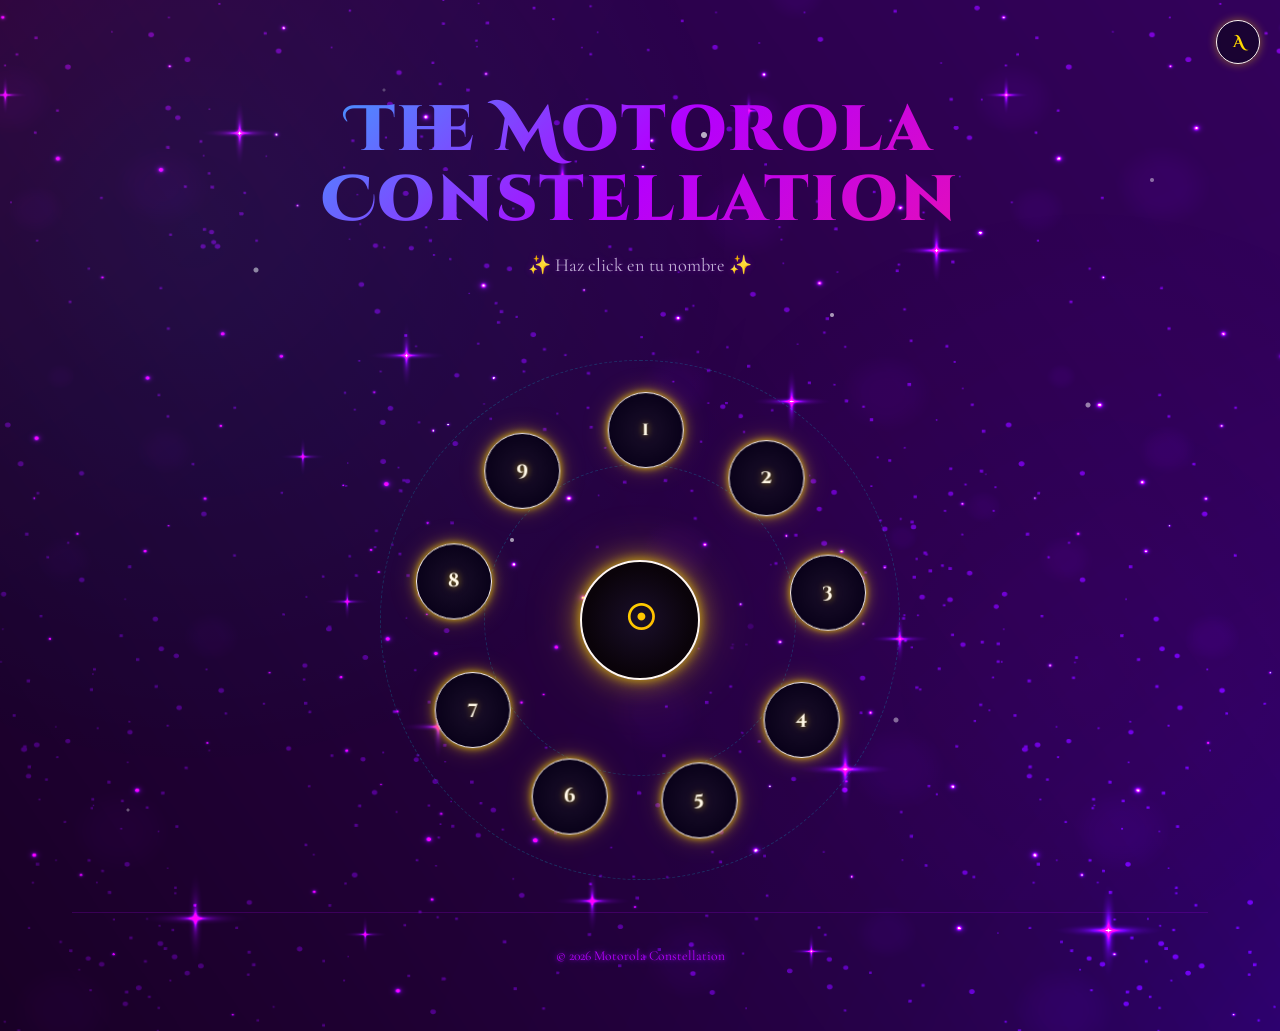
==== index.html @ 61029837 "Initial commit: Motorola Constellation cosmic landing page 9-section orbital ring UI: clickable gold" ====
<!DOCTYPE html>
<html lang="es">
  <head>
    <meta charset="UTF-8" />
    <meta name="viewport" content="width=device-width, initial-scale=1.0"/>
    <title>The Motorola Constellation</title>
    <link rel="preconnect" href="https://fonts.googleapis.com">
    <link rel="preconnect" href="https://fonts.gstatic.com" crossorigin>
    <link href="https://fonts.googleapis.com/css2?family=Cinzel+Decorative:wght@400;700;900&display=swap" rel="stylesheet">
    <link href="https://fonts.googleapis.com/css2?family=Cormorant+Garamond:ital,wght@0,300..700;1,300..700&display=swap" rel="stylesheet">
    <link rel="stylesheet" href="css/style.css" />
  </head>
<body>
  <div class="nebula"></div>

  <div class="container">
    <!-- Header -->
    <header class="site-header">
      <h1>The Motorola Constellation</h1>
      <p class="subtitle neon-cyan">✨ Haz click en tu nombre ✨</p>
    </header>

    <!-- Astral Ring: 9 orbiting buttons -->
    <div class="astral-ring" id="astral-ring">
      <div class="ring-orbit-line"></div>
      <div class="ring-orbit-line"></div>

      <!-- Central hub -->
      <div class="ring-hub">
      <span class="logo">☉</span>
    </div>

    <!-- Cosmic thank-you modal (opened by the central sun) -->
    <div class="cosmic-popup" id="cosmic-popup" role="dialog" aria-hidden="true" aria-labelledby="popup-title">
      <div class="cosmic-popup__backdrop"></div>
      <div class="cosmic-popup__card">
        <button class="cosmic-popup__close" aria-label="Cerrar">✕</button>
        <h2 class="neon-cyan" id="popup-title">Hola team</h2>
        <p class="cosmic-popup__para">Ya de vuelta y procesando todo lo vivido estos días, quise tomarme un momento para agradecerles la buena onda y la disposición tan linda que tuvieron. Me encantó la agenda y como profesional siento que hay un antes y un después de este viaje, regresé con un aprendizaje enorme, con la vara muy alta, con una admiración profunda por este equipo y con las ganas de regresar a BA, always.</p>
        <p class="cosmic-popup__para">Como soy de las que cree que las personas con las que hacemos sinergia dejan una huella clara, quise agradecerles de una forma que se parezca a cómo les recuerdo: cada uno con una energía distinta, pero formando parte de la misma constelación.</p>
        <p class="cosmic-popup__para">Nos seguimos leyendo y construyendo a la distancia.</p>
        <p class="cosmic-popup__para">¡Un abrazo enorme! Gracias, gracias, gracias. ✨</p>
      </div>
    </div>

      <!-- Orbit nodes (9 sections) -->
      <div class="orbit-node">
        <div class="node-inner"><a href="#" class="node-label neon-cyan">1</a></div>
      </div>
      <div class="orbit-node">
        <div class="node-inner"><a href="#" class="node-label neon-purple">2</a></div>
      </div>
      <div class="orbit-node">
        <div class="node-inner"><a href="#" class="node-label neon-magenta">3</a></div>
      </div>
      <div class="orbit-node">
        <div class="node-inner"><a href="#" class="node-label neon-cyan">4</a></div>
      </div>
      <div class="orbit-node">
        <div class="node-inner"><a href="#" class="node-label neon-pink">5</a></div>
      </div>
      <div class="orbit-node">
        <div class="node-inner"><a href="#" class="node-label neon-magenta">6</a></div>
      </div>
      <div class="orbit-node">
        <div class="node-inner"><a href="#" class="node-label neon-purple">7</a></div>
      </div>
      <div class="orbit-node">
        <div class="node-inner"><a href="#" class="node-label neon-cyan">8</a></div>
      </div>
      <div class="orbit-node">
        <div class="node-inner"><a href="#" class="node-label neon-pink">9</a></div>
      </div>
    </div>

    <footer class="site-footer">
      <span class="neon-purple">© 2026 Motorola Constellation</span>
    </footer>
  </div>

  <script src="js/main.js"></script>
</body>
</html>
---- css/style.css ----
/* ==========================================
   MOTOROLA CONSTELLATION - Cosmic Neon Theme
   ========================================== */

:root {
  --neon-cyan: #00f3ff;
  --neon-purple: #b300ff;
  --neon-magenta: #ff1493;
  --neon-pink: #ff6ec7;
  --neon-gold: #ffd700;
  --neon-white: #fff7f0;
  --star-white: #ffffff;
  --deep-space: #0a0a1a;
  --cosmic-blue: #0f0a33;
  --nebula-purple: #2a0a4a;
  --glow-radius: 12px;
  --gold-glow: rgba(255, 215, 0, .7);
  --gold-soft: rgba(255, 215, 0, .45);
  --gold-deep: rgba(255, 215, 0, .22);
}

/* ---- Global reset & base ---- */
*,
*::before,
*::after {
  box-sizing: border-box;
  margin: 0;
  padding: 0;
}

html {
  scroll-behavior: smooth;
  font-size: 16px;
}

body {
  min-height: 100vh;
  font-family: 'Cormorant Garamond', Georgia, 'Times New Roman', serif;
  font-size: 1.125rem; /* 18px @ 16px root — legible para presbicia */
  line-height: 1.65;
  background: url('../assets/BG-The-Motorola-Constellation.webp') center/cover no-repeat;
  color: #f0f0ff;
  overflow-x: hidden;
  position: relative;
}

/* Headings & decorative type → Cinzel Decorative (epic cosmic feel) */
h1, h2, h3, .logo,
.site-header h1, .wallpaper-title,
.cosmic-popup__card h2 {
   font-family: 'Cinzel Decorative', 'Segoe UI', sans-serif;
  font-weight: 900;
}

/* =====================================================
   ACCESIBILIDAD — texto grande (presbicia)
   ===================================================== */
/* Activo sobre <html>: escala TODOS los textos rem (títulos, párrafos,
   números orbitales) manteniendo las proporciones. */
html.big-text {
  font-size: 1.3125rem; /* ~21px → todo crece ~1.31x (presbicia) */
}

/* Botón flotante de alternancia de texto grande */
.a11y-toggle {
  position: fixed;
  top: 1.25rem;
  right: 1.25rem;
  z-index: 3000;
  width: 44px;
  height: 44px;
  border-radius: 50%;
  background: rgba(10, 5, 25, .6);
  border: 1.5px solid var(--neon-white);
  color: var(--neon-gold);
  font-family: 'Cinzel Decorative', 'Segoe UI', sans-serif;
  font-size: 1rem;
  font-weight: 700;
  cursor: pointer;
  display: flex;
  align-items: center;
  justify-content: center;
  transition: all .25s ease;
  backdrop-filter: blur(2px);
  box-shadow: 0 0 10px rgba(255, 215, 0, .45);
}

.a11y-toggle:hover {
  background: rgba(255, 215, 0, .15);
  box-shadow:
    0 0 14px var(--gold-glow),
    0 0 28px var(--gold-soft);
  transform: scale(1.14);
}

.a11y-toggle.active {
  background: rgba(255, 215, 0, .28);
  box-shadow:
    0 0 16px var(--gold-glow),
    0 0 32px var(--gold-soft),
    0 0 56px var(--gold-deep);
}

/* ---- Starfield (pure CSS) ---- */
body::before {
  content: "";
  position: fixed;
  inset: 0;
  background-image:
    radial-gradient(2px at 20% 30%, rgba(255,255,255,.6) 2px, transparent 3px),
    radial-gradient(2px at 70% 80%, rgba(255,255,255,.5) 2px, transparent 3px),
    radial-gradient(1.5px at 40% 60%, rgba(255,255,255,.7) 1.5px, transparent 2.5px),
    radial-gradient(1px at 10% 90%, rgba(255,255,255,.4) 1px, transparent 2px),
    radial-gradient(1.5px at 90% 20%, rgba(255,255,255,.5) 1.5px, transparent 2.5px),
    radial-gradient(2.5px at 55% 15%, rgba(255,255,255,.8) 2.5px, transparent 3.5px),
    radial-gradient(1px at 30% 10%, rgba(255,255,255,.3) 1px, transparent 2px),
    radial-gradient(2px at 85% 45%, rgba(255,255,255,.6) 2px, transparent 3px),
    radial-gradient(1.5px at 65% 35%, rgba(255,255,255,.7) 1.5px, transparent 2.5px),
    radial-gradient(1px at 50% 50%, rgba(255,255,255,.9) 1px, transparent 2px);
  pointer-events: none;
  z-index: 0;
  opacity: 0.85;
}

/* ---- Nebula / cosmic gradient overlays ---- */
.nebula {
  position: fixed;
  inset: 0;
  pointer-events: none;
  z-index: 0;
  background:
    radial-gradient(circle at 15% 25%, rgba(0, 243, 255, .08) 0%, transparent 45%),
    radial-gradient(circle at 85% 75%, rgba(179, 0, 255, .06) 0%, transparent 40%);
  opacity: 0.75;
  animation: nebulaDrift 35s ease-in-out infinite;
}

@keyframes nebulaDrift {
  0%, 100% { transform: translate(0, 0) scale(1); opacity: .7; }
  33% { transform: translate(2%, -1%) scale(1.03); opacity: .78; }
  66% { transform: translate(-1%, 2%) scale(0.98); opacity: .72; }
}

/* =====================================================
   COMMON - Neon utility classes
   ===================================================== */
.neon-cyan {
  color: var(--neon-cyan);
  text-shadow:
    0 0 4px rgba(0, 243, 255, .7),
    0 0 8px rgba(0, 243, 255, .5),
    0 0 16px rgba(0, 243, 255, .3);
}

.neon-purple {
  color: var(--neon-purple);
  text-shadow:
    0 0 4px rgba(179, 0, 255, .7),
    0 0 8px rgba(179, 0, 255, .5),
    0 0 16px rgba(179, 0, 255, .3);
}

.neon-magenta {
  color: var(--neon-magenta);
  text-shadow:
    0 0 4px rgba(255, 20, 147, .7),
    0 0 8px rgba(255, 20, 147, .5),
    0 0 16px rgba(255, 20, 147, .3);
}

.glow-cyan {
  box-shadow:
    0 0 8px rgba(0, 243, 255, .6),
    0 0 16px rgba(0, 243, 255, .4),
    0 0 28px rgba(0, 243, 255, .25),
    0 0 48px rgba(0, 243, 255, .15);
}

.glow-purple {
  box-shadow:
    0 0 10px rgba(179, 0, 255, .6),
    0 0 20px rgba(179, 0, 255, .4),
    0 0 32px rgba(179, 0, 255, .25);
}

.glow-magenta {
  box-shadow:
    0 0 8px rgba(255, 20, 147, .6),
    0 0 16px rgba(255, 20, 147, .4),
    0 0 28px rgba(255, 20, 147, .25);
}

.container {
  position: relative;
  z-index: 1;
  max-width: 1200px;
  margin: 0 auto;
  padding: 2rem;
}

/* =====================================================
   HEADER / HOME
   ===================================================== */
.site-header {
  text-align: center;
  padding: 4rem 1rem 2rem;
}

.site-header h1 {
  font-size: clamp(2.2rem, 6vw, 4rem);
  font-weight: 800;
  background: linear-gradient(135deg, var(--neon-cyan), var(--neon-purple), var(--neon-magenta));
  background-clip: text;
  -webkit-background-clip: text;
  color: transparent;
  letter-spacing: .04em;
  line-height: 1.1;
}

.site-header .subtitle {
  margin-top: .8rem;
  font-size: 1.15rem;
  color: #c2b2d6;
  text-shadow: 0 0 6px rgba(179, 0, 255, .4);
}

/* =====================================================
   ASTRAL RING - Orbiting buttons
   ===================================================== */
.astral-ring {
  position: relative;
  width: min(90vmin, 520px);
  height: min(90vmin, 520px);
  margin: 3rem auto 1.5rem;
}

/* Center hub */
.ring-hub {
  position: absolute;
  left: 50%;
  top: 50%;
  width: 120px;
  height: 120px;
  margin: -60px 0 0 -60px;
  border-radius: 50%;
  display: flex;
  align-items: center;
  justify-content: center;
  background: radial-gradient(circle, #1a0f2a 0%, #0a030a 65%);
  border: 2px solid var(--neon-white);
  box-shadow:
    0 0 12px var(--gold-glow),
    0 0 28px var(--gold-soft),
    0 0 60px var(--gold-deep);
  z-index: 5;
  animation: pulseHub 4s ease-in-out infinite;
  transition: transform .3s ease, box-shadow .3s ease;
}

.ring-hub:hover {
  transform: scale(1.08) rotate(2deg);
  box-shadow:
    0 0 20px var(--gold-glow),
    0 0 40px var(--gold-soft),
    0 0 80px var(--gold-deep),
    0 0 120px rgba(255, 215, 0, .18);
}

.ring-hub .logo {
  font-size: 2.2rem;
  font-weight: 900;
  background: linear-gradient(135deg, var(--neon-gold), #ffb300);
  -webkit-background-clip: text;
  -webkit-text-fill-color: transparent;
  background-clip: text;
  text-shadow: none;
}

@keyframes pulseHub {
  0%, 100% { box-shadow: 0 0 12px var(--gold-glow), 0 0 28px var(--gold-soft), 0 0 60px var(--gold-deep); }
  50% { box-shadow: 0 0 18px var(--gold-glow), 0 0 36px var(--gold-soft), 0 0 72px rgba(255, 215, 0, .28), 0 0 120px var(--gold-deep); }
}

/* Orbit path ring (decorative) */
.ring-orbit-line {
  position: absolute;
  left: 50%;
  top: 50%;
  width: 100%;
  height: 100%;
  margin: -50% 0 0 -50%;
  border-radius: 50%;
  border: 1px dashed rgba(0, 243, 255, .18);
  z-index: 1;
}

.ring-orbit-line:nth-child(2) {
  width: 60%;
  height: 60%;
  margin: -30% 0 0 -30%;
  animation: rotateLine 30s linear infinite;
}
.ring-orbit-line:nth-child(3) {
  width: 28%;
  height: 28%;
  margin: -14% 0 0 -14%;
  animation: rotateLine 20s linear infinite-reverse;
}

@keyframes rotateLine {
  from { transform: rotate(0deg); }
  to { transform: rotate(360deg); }
}

/* Orbit nodes */
.orbit-node {
  position: absolute;
  left: 50%;
  top: 50%;
  width: 76px;
  height: 76px;
  margin: -38px 0 0 -38px;
  z-index: 3;
  cursor: pointer;
  /* position applied by JS via translate() so text stays upright */
}

.orbit-node .node-inner {
  position: static;
  display: flex;
  align-items: center;
  justify-content: center;
  width: 100%;
  height: 100%;
  transform: none;
}

/* Inner label (upright) → golden constellation circles */
.orbit-node .node-label {
  display: flex;
  align-items: center;
  justify-content: center;
  width: 76px;
  height: 76px;
  border-radius: 50%;
  font-family: 'Cinzel Decorative', 'Segoe UI', sans-serif;
  background: radial-gradient(circle, #1a0f2a 0%, #0a021a 70%);
  border: 1.5px solid var(--neon-white);
  color: #fff7e6;
  font-size: 1.2rem;
  font-weight: 700;
  text-decoration: none;
  letter-spacing: .03em;
  text-shadow:
    0 0 6px var(--gold-soft),
    0 0 12px rgba(255, 215, 0, .25);
  box-shadow:
    0 0 6px var(--gold-glow),
    0 0 14px var(--gold-soft),
    0 0 28px var(--gold-deep);
  transition: all .3s ease;
  will-change: transform, box-shadow, border-color;
  position: relative;
  overflow: visible;
}

/* Soft golden blur halo that blooms on hover */
.orbit-node .node-label::after {
  content: "";
  position: absolute;
  inset: -10px;
  border-radius: 50%;
  background: radial-gradient(circle, rgba(255, 215, 0, .22) 0%, transparent 55%);
  opacity: 0;
  filter: blur(7px);
  transform: scale(.65);
  transition: opacity .35s ease, transform .45s ease;
  pointer-events: none;
}

.orbit-node .node-label:hover {
  transform: scale(1.18) translateZ(0);
  border-color: var(--neon-gold);
  box-shadow:
    0 0 12px var(--gold-glow),
    0 0 24px var(--gold-soft),
    0 0 48px var(--gold-deep),
    0 0 80px rgba(255, 215, 0, .35);
  color: var(--neon-gold);
  text-shadow:
    0 0 10px var(--gold-glow),
    0 0 22px var(--gold-soft);
}

.orbit-node .node-label:hover::after {
  opacity: 1;
  transform: scale(1.35);
}

/* Hover ripple on entire ring */
.ring-orbit-line:hover { opacity: .6; }

/* =====================================================
   WALLPAPER PAGE
   ===================================================== */
.wallpaper-hero {
  min-height: 100vh;
  display: flex;
  flex-direction: column;
  align-items: center;
  justify-content: center;
  padding: 2rem;
}

.wallpaper-frame {
  position: relative;
  width: min(95vmin, 1100px);
  border-radius: 16px;
  overflow: hidden;
  border: 2px solid var(--neon-purple);
  box-shadow:
    0 0 20px rgba(179, 0, 255, .45),
    0 0 40px rgba(0, 243, 255, .2),
    0 0 72px rgba(179, 0, 255, .12);
  background: #0c0718;
  margin-bottom: 1.5rem;
}

.wallpaper-frame::before {
  content: "";
  position: absolute;
  inset: 0;
  background:
    radial-gradient(circle at 30% 40%, rgba(0, 243, 255, .05) 0%, transparent 45%),
    radial-gradient(circle at 70% 60%, rgba(255, 20, 147, .05) 0%, transparent 40%);
  z-index: 2;
  pointer-events: none;
}

.wallpaper-image {
  width: 100%;
  height: auto;
  display: block;
  object-fit: cover;
  opacity: 0;
  transition: opacity .4s ease;
}

.wallpaper-title {
  font-size: clamp(1.5rem, 4vw, 2.6rem);
  font-weight: 800;
  text-align: center;
  margin-bottom: .5rem;
  background: linear-gradient(135deg, var(--neon-cyan), var(--neon-magenta));
  -webkit-background-clip: text;
  -webkit-text-fill-color: transparent;
  background-clip: text;
}

.wallpaper-meta {
  color: #c2b2d6;
  font-size: .95rem;
  text-align: center;
  margin-bottom: 1.5rem;
}

/* Action buttons */
.wallpaper-actions {
  display: flex;
  flex-wrap: wrap;
  gap: 1rem;
  justify-content: center;
  margin-bottom: 1rem;
}

.btn {
  display: inline-flex;
  align-items: center;
  gap: .6rem;
  padding: .8rem 1.6rem;
  border-radius: 50px;
  font-size: 1rem;
  font-weight: 600;
  text-decoration: none;
  border: 2px solid transparent;
  cursor: pointer;
  transition: all .25s ease;
  letter-spacing: .02em;
}

.btn-primary {
  background: linear-gradient(135deg, var(--neon-cyan), var(--neon-magenta));
  color: #0a0a1a;
  border-color: transparent;
  box-shadow:
    0 0 10px rgba(0, 243, 255, .6),
    0 0 20px rgba(255, 20, 147, .35);
}

.btn-primary:hover {
  transform: translateY(-3px) scale(1.05);
  box-shadow:
    0 0 16px rgba(0, 243, 255, .85),
    0 0 32px rgba(255, 20, 147, .55),
    0 0 56px rgba(0, 243, 255, .3);
  color: #fff;
}

.btn-outline {
  background: transparent;
  color: #e0e0ff;
  border-color: var(--neon-purple);
  box-shadow: 0 0 8px rgba(179, 0, 255, .4);
}

.btn-outline:hover {
  transform: translateY(-3px);
  background: rgba(179, 0, 255, .1);
  border-color: var(--neon-cyan);
  color: var(--neon-cyan);
  box-shadow:
    0 0 12px rgba(179, 0, 255, .6),
    0 0 24px rgba(0, 243, 255, .3);
}

/* Back link */
.back-link {
  display: inline-flex;
  align-items: center;
  gap: .5rem;
  color: #c2b2d6;
  text-decoration: none;
  font-size: .95rem;
  border: 1px solid rgba(179, 0, 255, .4);
  padding: .5rem 1.1rem;
  border-radius: 30px;
  transition: all .2s ease;
}

.back-link:hover {
  color: var(--neon-cyan);
  border-color: var(--neon-cyan);
  box-shadow: 0 0 12px rgba(0, 243, 255, .4);
}

/* Footer */
.site-footer {
  text-align: center;
  padding: 2rem 1rem;
  color: #8a7ab6;
  font-size: .85rem;
  border-top: 1px solid rgba(179, 0, 255, .2);
  margin-top: 2rem;
}

/* =====================================================
   COSMIC THANK-YOU POPUP (modal)
   ===================================================== */
.cosmic-popup {
  position: fixed;
  inset: 0;
  z-index: 2000;
  display: none;
  align-items: center;
  justify-content: center;
  padding: 2rem 1.5rem;
}

.cosmic-popup.is-open {
  display: flex;
}

.cosmic-popup__backdrop {
  position: absolute;
  inset: 0;
  background: rgba(8, 3, 17, .82);
  backdrop-filter: blur(3px);
  z-index: 1;
}

.cosmic-popup__card {
  position: relative;
  background: radial-gradient(ellipse at center, #170a38 0%, #0a0215 75%);
  border: 1px solid var(--neon-white);
  border-radius: 16px;
  max-width: 640px;
  width: 100%;
  padding: 2.2rem 1.8rem 2.6rem;
  box-shadow:
    0 0 18px var(--gold-glow),
    0 0 38px var(--gold-soft),
    0 0 72px var(--gold-deep);
  z-index: 2;
  animation: popupIn .45s cubic-bezier(.2, .8, .2, 1);
  overflow-y: auto;
  max-height: 82vh;
}

@keyframes popupIn {
  0% { opacity: 0; transform: scale(.82) translateY(22px); }
  100% { opacity: 1; transform: scale(1) translateY(0); }
}

.cosmic-popup__close {
  position: absolute;
  top: .8rem;
  right: 1rem;
  background: transparent;
  border: none;
  color: var(--neon-cyan);
  font-size: 1.7rem;
  line-height: 1;
  cursor: pointer;
  text-shadow: 0 0 8px rgba(0, 243, 255, .7);
  transition: all .2s ease;
}

.cosmic-popup__close:hover {
  color: var(--neon-magenta);
  text-shadow: 0 0 12px rgba(255, 20, 147, .9);
  transform: scale(1.15);
}

.cosmic-popup__card h2 {
  text-align: center;
  margin-bottom: 1.3rem;
  font-size: 1.9rem;
}

.cosmic-popup__para {
  color: #e2d9f3;
  font-size: 1.25rem; /* 20px — legible para presbicia */
  line-height: 1.7;
  text-align: center;
  margin-bottom: 1rem;
}

@media (max-width: 600px) {
  .cosmic-popup__card { padding: 1.6rem 1.1rem 2rem; }
  .cosmic-popup__card h2 { font-size: 1.6rem; }
  .cosmic-popup__para { font-size: 1.1rem; }
}

/* ---- Responsive tweaks ---- */
@media (max-width: 600px) {
  .astral-ring { width: min(95vmin, 340px); height: min(95vmin, 340px); }
  .orbit-node { width: 62px; height: 62px; margin: -31px 0 0 -31px; }
  .orbit-node .node-label { width: 62px; height: 62px; font-size: .9rem; }
  .ring-hub { width: 94px; height: 94px; margin: -47px 0 0 -47px; }
  .wallpaper-actions { flex-direction: column; align-items: stretch; }
}

/* ---- Loading spinner (neon) ---- */
.spinner {
  width: 44px;
  height: 44px;
  border: 3px solid rgba(255, 255, 255, .15);
  border-top-color: var(--neon-cyan);
  border-right-color: var(--neon-magenta);
  border-radius: 50%;
  animation: spin 1.2s linear infinite;
  margin: 0 auto;
}

@keyframes spin {
  to { transform: rotate(360deg); }
}
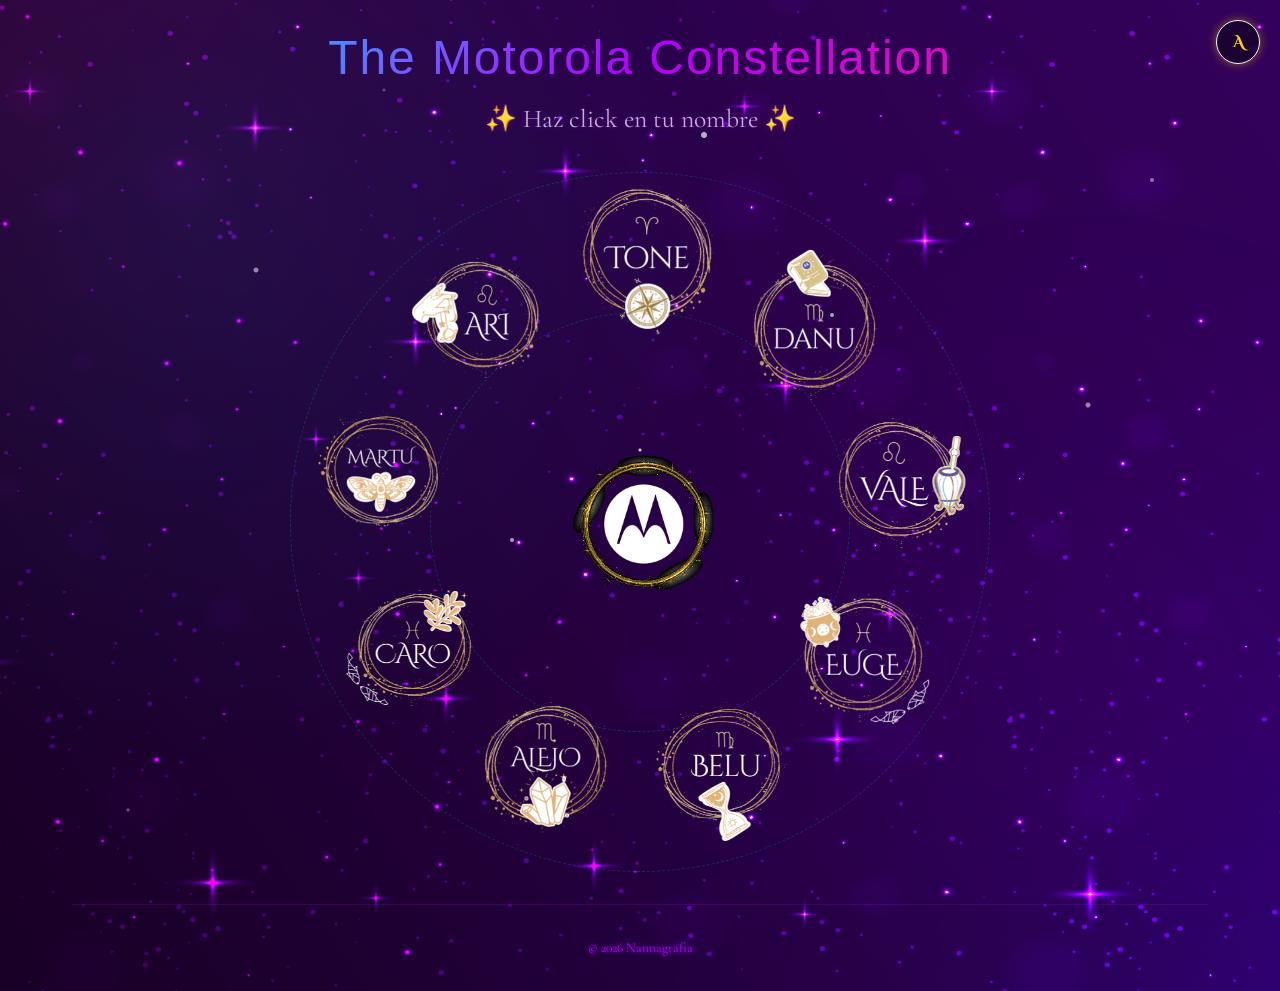
==== commit 927b5064: "Sun same size as buttons; remove golden hover halos; wider orbital spacing; cursor sparkle" ====
--- a/index.html
+++ b/index.html
@@ -25,10 +25,10 @@
       <div class="ring-orbit-line"></div>
       <div class="ring-orbit-line"></div>
 
-      <!-- Central hub -->
+      <!-- Central sun: Motorola logo -->
       <div class="ring-hub">
-      <span class="logo">☉</span>
-    </div>
+        <img src="assets/motorola.png" alt="Motorola" class="hub-logo" />
+      </div>
 
     <!-- Cosmic thank-you modal (opened by the central sun) -->
     <div class="cosmic-popup" id="cosmic-popup" role="dialog" aria-hidden="true" aria-labelledby="popup-title">
@@ -74,7 +74,7 @@
     </div>
 
     <footer class="site-footer">
-      <span class="neon-purple">© 2026 Motorola Constellation</span>
+      <span class="neon-purple">© 2026 Nannagrafia</span>
     </footer>
   </div>
 
--- a/css/style.css
+++ b/css/style.css
@@ -86,10 +86,7 @@
 }
 
 .a11y-toggle:hover {
-  background: rgba(255, 215, 0, .15);
-  box-shadow:
-    0 0 14px var(--gold-glow),
-    0 0 28px var(--gold-soft);
+  background: rgba(255, 255, 255, .14);
   transform: scale(1.14);
 }
 
@@ -99,6 +96,25 @@
     0 0 16px var(--gold-glow),
     0 0 32px var(--gold-soft),
     0 0 56px var(--gold-deep);
+}
+
+/* ---- Cursor magical sparkle (index constellation page) ---- */
+.sparkle {
+  position: fixed;
+  left: 0;
+  top: 0;
+  width: 6px;
+  height: 6px;
+  border-radius: 50%;
+  background: var(--neon-white);
+  box-shadow: 0 0 6px 2px rgba(255, 253, 240, .55);
+  pointer-events: none;
+  z-index: 9999;
+  animation: sparkle-fade .65s ease-out forwards;
+}
+@keyframes sparkle-fade {
+  0%   { transform: translate(-50%, -50%) scale(.6); opacity: .95; }
+  100% { transform: translate(-50%, -50%) scale(1.7) rotate(220deg); opacity: 0; }
 }
 
 /* ---- Starfield (pure CSS) ---- */
@@ -195,7 +211,7 @@
   z-index: 1;
   max-width: 1200px;
   margin: 0 auto;
-  padding: 2rem;
+  padding: 0 2rem;
 }
 
 /* =====================================================
@@ -203,12 +219,12 @@
    ===================================================== */
 .site-header {
   text-align: center;
-  padding: 4rem 1rem 2rem;
+  padding: 2rem 1rem 2rem;
 }
 
 .site-header h1 {
-  font-size: clamp(2.2rem, 6vw, 4rem);
-  font-weight: 800;
+  font-size: clamp(2.2rem, 6vw, 3rem);
+  font-weight: 300;
   background: linear-gradient(135deg, var(--neon-cyan), var(--neon-purple), var(--neon-magenta));
   background-clip: text;
   -webkit-background-clip: text;
@@ -219,7 +235,7 @@
 
 .site-header .subtitle {
   margin-top: .8rem;
-  font-size: 1.15rem;
+  font-size: 1.6rem;
   color: #c2b2d6;
   text-shadow: 0 0 6px rgba(179, 0, 255, .4);
 }
@@ -229,9 +245,9 @@
    ===================================================== */
 .astral-ring {
   position: relative;
-  width: min(90vmin, 520px);
-  height: min(90vmin, 520px);
-  margin: 3rem auto 1.5rem;
+  width: min(90vmin, 700px);
+  height: min(90vmin, 700px);
+  margin: 0 auto 1.5rem;
 }
 
 /* Center hub */
@@ -239,46 +255,30 @@
   position: absolute;
   left: 50%;
   top: 50%;
-  width: 120px;
-  height: 120px;
-  margin: -60px 0 0 -60px;
+   width: 150px;
+   height: 150px;
+   margin: -75px 0 0 -75px;
   border-radius: 50%;
   display: flex;
   align-items: center;
-  justify-content: center;
-  background: radial-gradient(circle, #1a0f2a 0%, #0a030a 65%);
-  border: 2px solid var(--neon-white);
-  box-shadow:
-    0 0 12px var(--gold-glow),
-    0 0 28px var(--gold-soft),
-    0 0 60px var(--gold-deep);
+   justify-content: center;
+   background: transparent;
+   border: none;
+  box-shadow: none;
   z-index: 5;
-  animation: pulseHub 4s ease-in-out infinite;
-  transition: transform .3s ease, box-shadow .3s ease;
+  transition: transform .25s ease;
 }
 
 .ring-hub:hover {
-  transform: scale(1.08) rotate(2deg);
-  box-shadow:
-    0 0 20px var(--gold-glow),
-    0 0 40px var(--gold-soft),
-    0 0 80px var(--gold-deep),
-    0 0 120px rgba(255, 215, 0, .18);
-}
-
-.ring-hub .logo {
-  font-size: 2.2rem;
-  font-weight: 900;
-  background: linear-gradient(135deg, var(--neon-gold), #ffb300);
-  -webkit-background-clip: text;
-  -webkit-text-fill-color: transparent;
-  background-clip: text;
-  text-shadow: none;
-}
-
-@keyframes pulseHub {
-  0%, 100% { box-shadow: 0 0 12px var(--gold-glow), 0 0 28px var(--gold-soft), 0 0 60px var(--gold-deep); }
-  50% { box-shadow: 0 0 18px var(--gold-glow), 0 0 36px var(--gold-soft), 0 0 72px rgba(255, 215, 0, .28), 0 0 120px var(--gold-deep); }
+  transform: scale(1.06);
+}
+
+.ring-hub .hub-logo {
+   width: min(150px, 20vmin);
+   height: auto;
+   max-width: 150px;
+  display: block;
+  filter: none;
 }
 
 /* Orbit path ring (decorative) */
@@ -317,84 +317,55 @@
   position: absolute;
   left: 50%;
   top: 50%;
-  width: 76px;
-  height: 76px;
-  margin: -38px 0 0 -38px;
+  width: min(150px, 20vmin);
+  height: min(150px, 20vmin);
   z-index: 3;
   cursor: pointer;
-  /* position applied by JS via translate() so text stays upright */
+  /* centering + orbital position applied by JS (translate + calc) */
 }
 
 .orbit-node .node-inner {
   position: static;
-  display: flex;
-  align-items: center;
-  justify-content: center;
+  display: block;
   width: 100%;
   height: 100%;
   transform: none;
 }
 
-/* Inner label (upright) → golden constellation circles */
+/* Transparent button: just the numbered PNG (no background / no border) */
 .orbit-node .node-label {
-  display: flex;
-  align-items: center;
-  justify-content: center;
-  width: 76px;
-  height: 76px;
-  border-radius: 50%;
-  font-family: 'Cinzel Decorative', 'Segoe UI', sans-serif;
-  background: radial-gradient(circle, #1a0f2a 0%, #0a021a 70%);
-  border: 1.5px solid var(--neon-white);
+  display: block;
+  width: 100%;
+  height: 100%;
+  border-radius: 0;
+  background: transparent;
+  border: none;
+  padding: 0;
   color: #fff7e6;
   font-size: 1.2rem;
   font-weight: 700;
   text-decoration: none;
-  letter-spacing: .03em;
-  text-shadow:
-    0 0 6px var(--gold-soft),
-    0 0 12px rgba(255, 215, 0, .25);
-  box-shadow:
-    0 0 6px var(--gold-glow),
-    0 0 14px var(--gold-soft),
-    0 0 28px var(--gold-deep);
-  transition: all .3s ease;
-  will-change: transform, box-shadow, border-color;
+  text-shadow: none;
+  box-shadow: none;
+  transition: transform .25s ease, box-shadow .25s ease;
+  will-change: transform, box-shadow;
   position: relative;
   overflow: visible;
 }
 
-/* Soft golden blur halo that blooms on hover */
-.orbit-node .node-label::after {
-  content: "";
-  position: absolute;
-  inset: -10px;
-  border-radius: 50%;
-  background: radial-gradient(circle, rgba(255, 215, 0, .22) 0%, transparent 55%);
-  opacity: 0;
-  filter: blur(7px);
-  transform: scale(.65);
-  transition: opacity .35s ease, transform .45s ease;
-  pointer-events: none;
-}
-
+/* Numbered image orbiting around the sun */
+.orbit-node .node-label .orbit-thumb {
+  width: 100%;
+  height: 100%;
+  object-fit: contain;
+  object-position: center;
+  border-radius: 0;
+  display: block;
+}
+
+/* Subtle scale feedback on hover (no golden halo) */
 .orbit-node .node-label:hover {
-  transform: scale(1.18) translateZ(0);
-  border-color: var(--neon-gold);
-  box-shadow:
-    0 0 12px var(--gold-glow),
-    0 0 24px var(--gold-soft),
-    0 0 48px var(--gold-deep),
-    0 0 80px rgba(255, 215, 0, .35);
-  color: var(--neon-gold);
-  text-shadow:
-    0 0 10px var(--gold-glow),
-    0 0 22px var(--gold-soft);
-}
-
-.orbit-node .node-label:hover::after {
-  opacity: 1;
-  transform: scale(1.35);
+  transform: scale(1.1) translateZ(0);
 }
 
 /* Hover ripple on entire ring */
@@ -438,10 +409,14 @@
 }
 
 .wallpaper-image {
-  width: 100%;
+  /* imágenes verticales (224x250): se muestran completas y centradas */
+  max-width: min(90vmin, 560px);
+  max-height: 82vh;
+  width: auto;
   height: auto;
   display: block;
-  object-fit: cover;
+  margin: 0 auto;
+  object-fit: contain;
   opacity: 0;
   transition: opacity .4s ease;
 }
@@ -479,7 +454,7 @@
   gap: .6rem;
   padding: .8rem 1.6rem;
   border-radius: 50px;
-  font-size: 1rem;
+  font-size: 1.4rem;
   font-weight: 600;
   text-decoration: none;
   border: 2px solid transparent;
@@ -530,10 +505,11 @@
   gap: .5rem;
   color: #c2b2d6;
   text-decoration: none;
-  font-size: .95rem;
+  font-size: 1.4rem;
   border: 1px solid rgba(179, 0, 255, .4);
   padding: .5rem 1.1rem;
   border-radius: 30px;
+  margin-bottom: 1.5rem;
   transition: all .2s ease;
 }
 
@@ -644,9 +620,8 @@
 /* ---- Responsive tweaks ---- */
 @media (max-width: 600px) {
   .astral-ring { width: min(95vmin, 340px); height: min(95vmin, 340px); }
-  .orbit-node { width: 62px; height: 62px; margin: -31px 0 0 -31px; }
-  .orbit-node .node-label { width: 62px; height: 62px; font-size: .9rem; }
-  .ring-hub { width: 94px; height: 94px; margin: -47px 0 0 -47px; }
+  /* orbit-node sizes itself via min(150px, 20vmin) + JS calc centering */
+  .ring-hub { width: 112px; height: 112px; margin: -56px 0 0 -56px; }
   .wallpaper-actions { flex-direction: column; align-items: stretch; }
 }
 
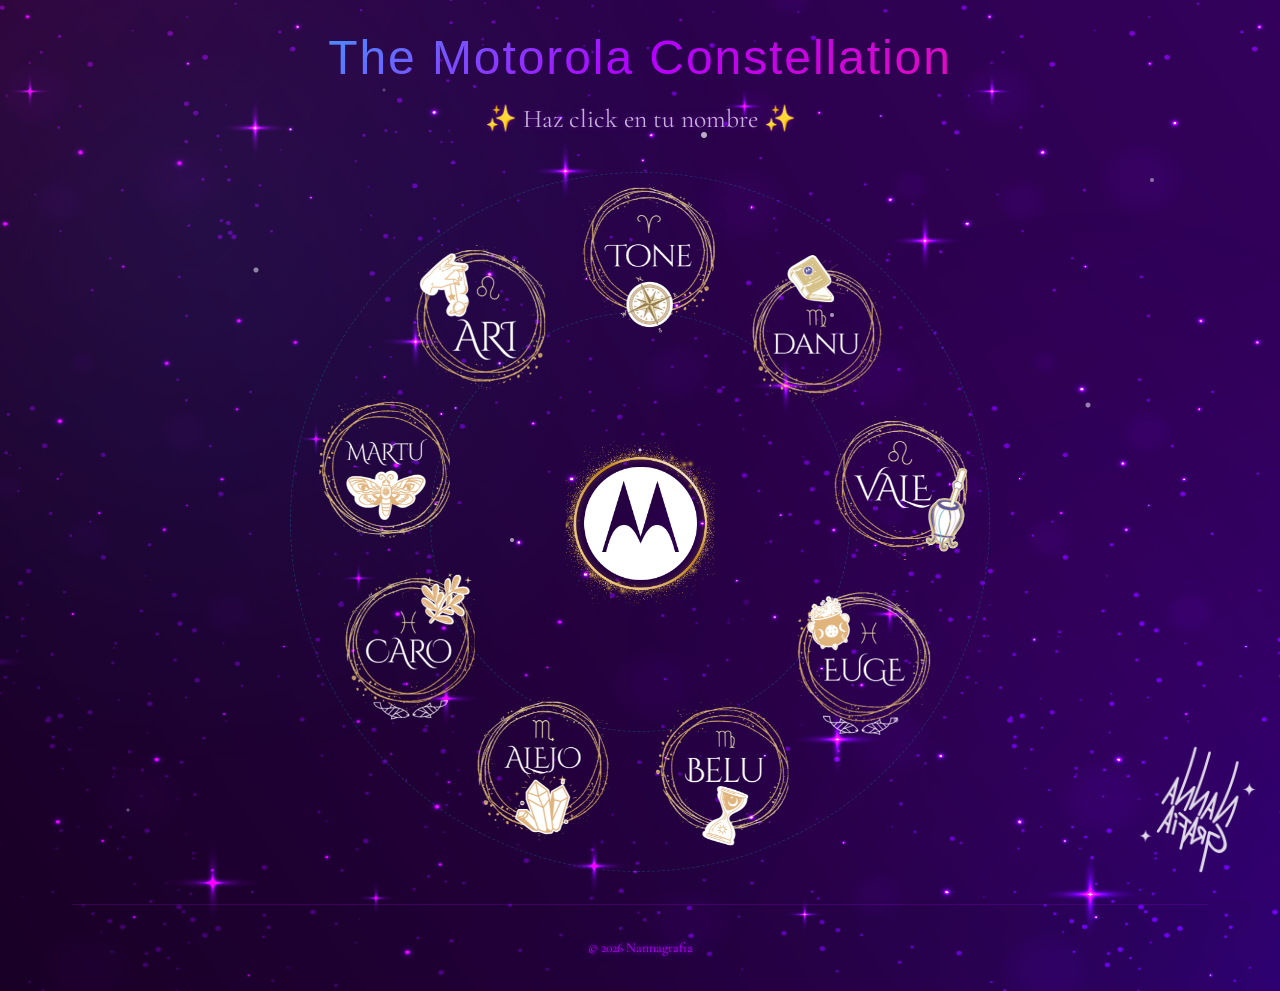
==== commit 4340c309: "Add logo-nanna fixed badge (bottom-right) and remove accessibility toggle button - Add .logo-nanna C" ====
--- a/index.html
+++ b/index.html
@@ -11,9 +11,11 @@
     <link rel="stylesheet" href="css/style.css" />
   </head>
 <body>
-  <div class="nebula"></div>
+   <div class="nebula"></div>
 
-  <div class="container">
+   <img src="assets/logo-nanna.png" alt="Nanna" class="logo-nanna" />
+
+   <div class="container">
     <!-- Header -->
     <header class="site-header">
       <h1>The Motorola Constellation</h1>
--- a/css/style.css
+++ b/css/style.css
@@ -52,50 +52,25 @@
   font-weight: 900;
 }
 
-/* =====================================================
-   ACCESIBILIDAD — texto grande (presbicia)
-   ===================================================== */
-/* Activo sobre <html>: escala TODOS los textos rem (títulos, párrafos,
-   números orbitales) manteniendo las proporciones. */
-html.big-text {
-  font-size: 1.3125rem; /* ~21px → todo crece ~1.31x (presbicia) */
-}
-
-/* Botón flotante de alternancia de texto grande */
-.a11y-toggle {
+/* ---- Logo Nanna fixed bottom-right ---- */
+.logo-nanna {
   position: fixed;
-  top: 1.25rem;
-  right: 1.25rem;
-  z-index: 3000;
-  width: 44px;
-  height: 44px;
-  border-radius: 50%;
-  background: rgba(10, 5, 25, .6);
-  border: 1.5px solid var(--neon-white);
-  color: var(--neon-gold);
-  font-family: 'Cinzel Decorative', 'Segoe UI', sans-serif;
-  font-size: 1rem;
-  font-weight: 700;
-  cursor: pointer;
-  display: flex;
-  align-items: center;
-  justify-content: center;
-  transition: all .25s ease;
-  backdrop-filter: blur(2px);
-  box-shadow: 0 0 10px rgba(255, 215, 0, .45);
-}
-
-.a11y-toggle:hover {
-  background: rgba(255, 255, 255, .14);
-  transform: scale(1.14);
-}
-
-.a11y-toggle.active {
-  background: rgba(255, 215, 0, .28);
-  box-shadow:
-    0 0 16px var(--gold-glow),
-    0 0 32px var(--gold-soft),
-    0 0 56px var(--gold-deep);
+  bottom: 1.5rem;
+  right: 1.5rem;
+  width: 120px;
+  height: auto;
+  z-index: 999;
+  pointer-events: none;
+  opacity: 0.85;
+  transform: scaleX(-1);
+}
+
+@media (max-width: 600px) {
+  .logo-nanna {
+    width: 80px;
+    bottom: 1rem;
+    right: 1rem;
+  }
 }
 
 /* ---- Cursor magical sparkle (index constellation page) ---- */
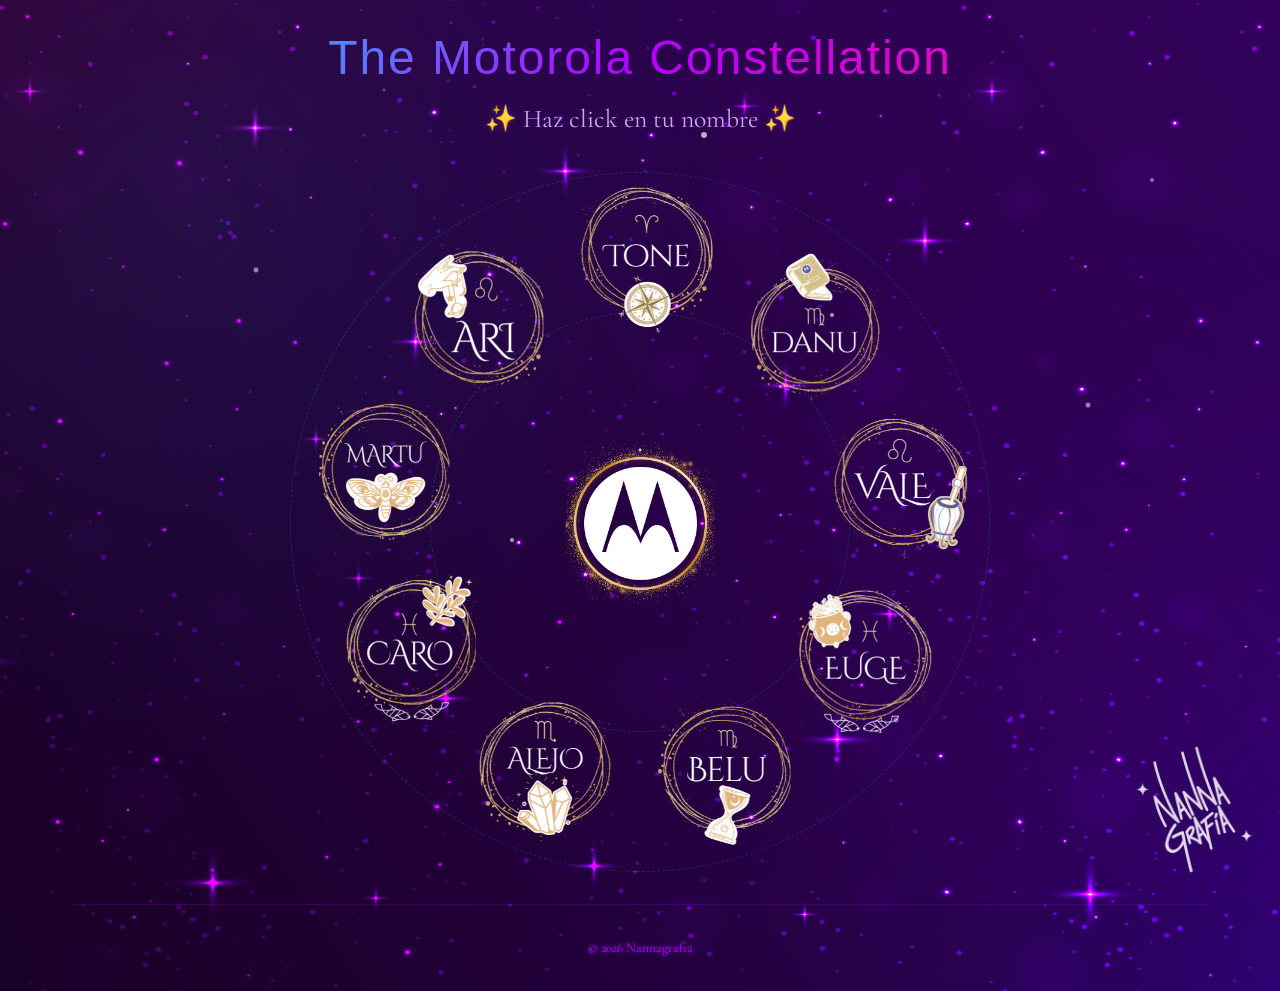
==== commit a980cf6c: "Fullscreen-like: viewport-fit=cover, PWA manifest (display: fullscreen), 100dvh, safe-area insets" ====
--- a/index.html
+++ b/index.html
@@ -2,7 +2,14 @@
 <html lang="es">
   <head>
     <meta charset="UTF-8" />
-    <meta name="viewport" content="width=device-width, initial-scale=1.0"/>
+    <meta name="viewport" content="width=device-width, initial-scale=1.0, viewport-fit=cover"/>
+    <!-- PWA: fullscreen on home-screen launch (iOS) -->
+    <meta name="apple-mobile-web-app-capable" content="yes">
+    <meta name="apple-mobile-web-app-status-bar-style" content="black-translucent">
+    <meta name="apple-mobile-web-app-title" content="Motorola Constellation">
+    <link rel="apple-touch-icon" href="assets/logo-nanna.png">
+    <!-- Web App Manifest -->
+    <link rel="manifest" href="manifest.json">
     <title>The Motorola Constellation</title>
     <link rel="preconnect" href="https://fonts.googleapis.com">
     <link rel="preconnect" href="https://fonts.gstatic.com" crossorigin>
--- a/css/style.css
+++ b/css/style.css
@@ -33,8 +33,26 @@
   font-size: 16px;
 }
 
+/* =====================================================
+   RESPONSIVE BREAKPOINTS SYSTEM
+   ===================================================== */
+/* Mobile-first: 320 → 480 → 600 → 768 → 1024+
+   Fluid typography uses clamp() throughout. */
+
+/* ---- Tablet breakpoint ---- */
+@media (max-width: 768px) {
+  .container { padding: 0 clamp(1rem, 4vw, 2rem); }
+}
+
+/* ---- Large mobile / small tablet overlap ---- */
+@media (max-width: 600px) {
+  .container { padding: 0 clamp(1rem, 5vw, 1.5rem); }
+  .site-header { padding: clamp(1rem, 4vw, 1.5rem) 1rem; }
+  .wallpaper-hero { padding: clamp(1.5rem, 5vw, 2rem); }
+}
+
 body {
-  min-height: 100vh;
+  min-height: 100dvh;
   font-family: 'Cormorant Garamond', Georgia, 'Times New Roman', serif;
   font-size: 1.125rem; /* 18px @ 16px root — legible para presbicia */
   line-height: 1.65;
@@ -55,21 +73,20 @@
 /* ---- Logo Nanna fixed bottom-right ---- */
 .logo-nanna {
   position: fixed;
-  bottom: 1.5rem;
-  right: 1.5rem;
+  bottom: max(1.5rem, env(safe-area-inset-bottom));
+  right: max(1.5rem, env(safe-area-inset-right));
   width: 120px;
   height: auto;
   z-index: 999;
   pointer-events: none;
   opacity: 0.85;
-  transform: scaleX(-1);
 }
 
 @media (max-width: 600px) {
   .logo-nanna {
     width: 80px;
-    bottom: 1rem;
-    right: 1rem;
+    bottom: max(1rem, env(safe-area-inset-bottom));
+    right: max(1rem, env(safe-area-inset-right));
   }
 }
 
@@ -198,21 +215,21 @@
 }
 
 .site-header h1 {
-  font-size: clamp(2.2rem, 6vw, 3rem);
-  font-weight: 300;
-  background: linear-gradient(135deg, var(--neon-cyan), var(--neon-purple), var(--neon-magenta));
-  background-clip: text;
-  -webkit-background-clip: text;
-  color: transparent;
-  letter-spacing: .04em;
-  line-height: 1.1;
+   font-size: clamp(1.8rem, 8vw, 3rem);
+   font-weight: 300;
+   background: linear-gradient(135deg, var(--neon-cyan), var(--neon-purple), var(--neon-magenta));
+   background-clip: text;
+   -webkit-background-clip: text;
+   color: transparent;
+   letter-spacing: .04em;
+   line-height: 1.1;
 }
 
 .site-header .subtitle {
-  margin-top: .8rem;
-  font-size: 1.6rem;
-  color: #c2b2d6;
-  text-shadow: 0 0 6px rgba(179, 0, 255, .4);
+   margin-top: .8rem;
+   font-size: clamp(1.2rem, 4vw, 1.6rem);
+   color: #c2b2d6;
+   text-shadow: 0 0 6px rgba(179, 0, 255, .4);
 }
 
 /* =====================================================
@@ -350,12 +367,12 @@
    WALLPAPER PAGE
    ===================================================== */
 .wallpaper-hero {
-  min-height: 100vh;
+  min-height: 100dvh;
   display: flex;
   flex-direction: column;
   align-items: center;
   justify-content: center;
-  padding: 2rem;
+  padding: clamp(1.5rem, 5vw, 2rem);
 }
 
 .wallpaper-frame {
@@ -409,7 +426,7 @@
 
 .wallpaper-meta {
   color: #c2b2d6;
-  font-size: .95rem;
+  font-size: clamp(.8rem, 2.2vw, .95rem);
   text-align: center;
   margin-bottom: 1.5rem;
 }
@@ -427,9 +444,9 @@
   display: inline-flex;
   align-items: center;
   gap: .6rem;
-  padding: .8rem 1.6rem;
+  padding: clamp(.6rem, 2vw, .8rem) clamp(1rem, 4vw, 1.6rem);
   border-radius: 50px;
-  font-size: 1.4rem;
+  font-size: clamp(1rem, 2.5vw, 1.4rem);
   font-weight: 600;
   text-decoration: none;
   border: 2px solid transparent;
@@ -480,9 +497,9 @@
   gap: .5rem;
   color: #c2b2d6;
   text-decoration: none;
-  font-size: 1.4rem;
+  font-size: clamp(1rem, 2.8vw, 1.4rem);
   border: 1px solid rgba(179, 0, 255, .4);
-  padding: .5rem 1.1rem;
+  padding: clamp(.4rem, 1.5vw, .5rem) clamp(.8rem, 3vw, 1.1rem);
   border-radius: 30px;
   margin-bottom: 1.5rem;
   transition: all .2s ease;
@@ -497,9 +514,9 @@
 /* Footer */
 .site-footer {
   text-align: center;
-  padding: 2rem 1rem;
+  padding: clamp(1.5rem, 4vw, 2rem) 1rem;
   color: #8a7ab6;
-  font-size: .85rem;
+  font-size: clamp(.7rem, 2vw, .85rem);
   border-top: 1px solid rgba(179, 0, 255, .2);
   margin-top: 2rem;
 }
@@ -586,6 +603,12 @@
   margin-bottom: 1rem;
 }
 
+@media (max-width: 768px) {
+  .cosmic-popup__card { padding: 1.8rem 1.4rem 2.2rem; }
+  .cosmic-popup__card h2 { font-size: 1.7rem; }
+  .cosmic-popup__para { font-size: 1.1rem; }
+}
+
 @media (max-width: 600px) {
   .cosmic-popup__card { padding: 1.6rem 1.1rem 2rem; }
   .cosmic-popup__card h2 { font-size: 1.6rem; }
@@ -593,11 +616,24 @@
 }
 
 /* ---- Responsive tweaks ---- */
+/* Tablet: slightly smaller ring */
+@media (max-width: 768px) {
+  .astral-ring { width: min(95vmin, 580px); height: min(95vmin, 580px); }
+  .ring-hub { width: 130px; height: 130px; margin: -65px 0 0 -65px; }
+}
+
 @media (max-width: 600px) {
   .astral-ring { width: min(95vmin, 340px); height: min(95vmin, 340px); }
   /* orbit-node sizes itself via min(150px, 20vmin) + JS calc centering */
   .ring-hub { width: 112px; height: 112px; margin: -56px 0 0 -56px; }
   .wallpaper-actions { flex-direction: column; align-items: stretch; }
+}
+
+/* ---- Ultra-small mobile ---- */
+@media (max-width: 400px) {
+  .astral-ring { width: min(95vmin, 300px); height: min(95vmin, 300px); }
+  .ring-hub { width: 100px; height: 100px; margin: -50px 0 0 -50px; }
+  .orbit-node { width: min(120px, 20vmin); height: min(120px, 20vmin); }
 }
 
 /* ---- Loading spinner (neon) ---- */
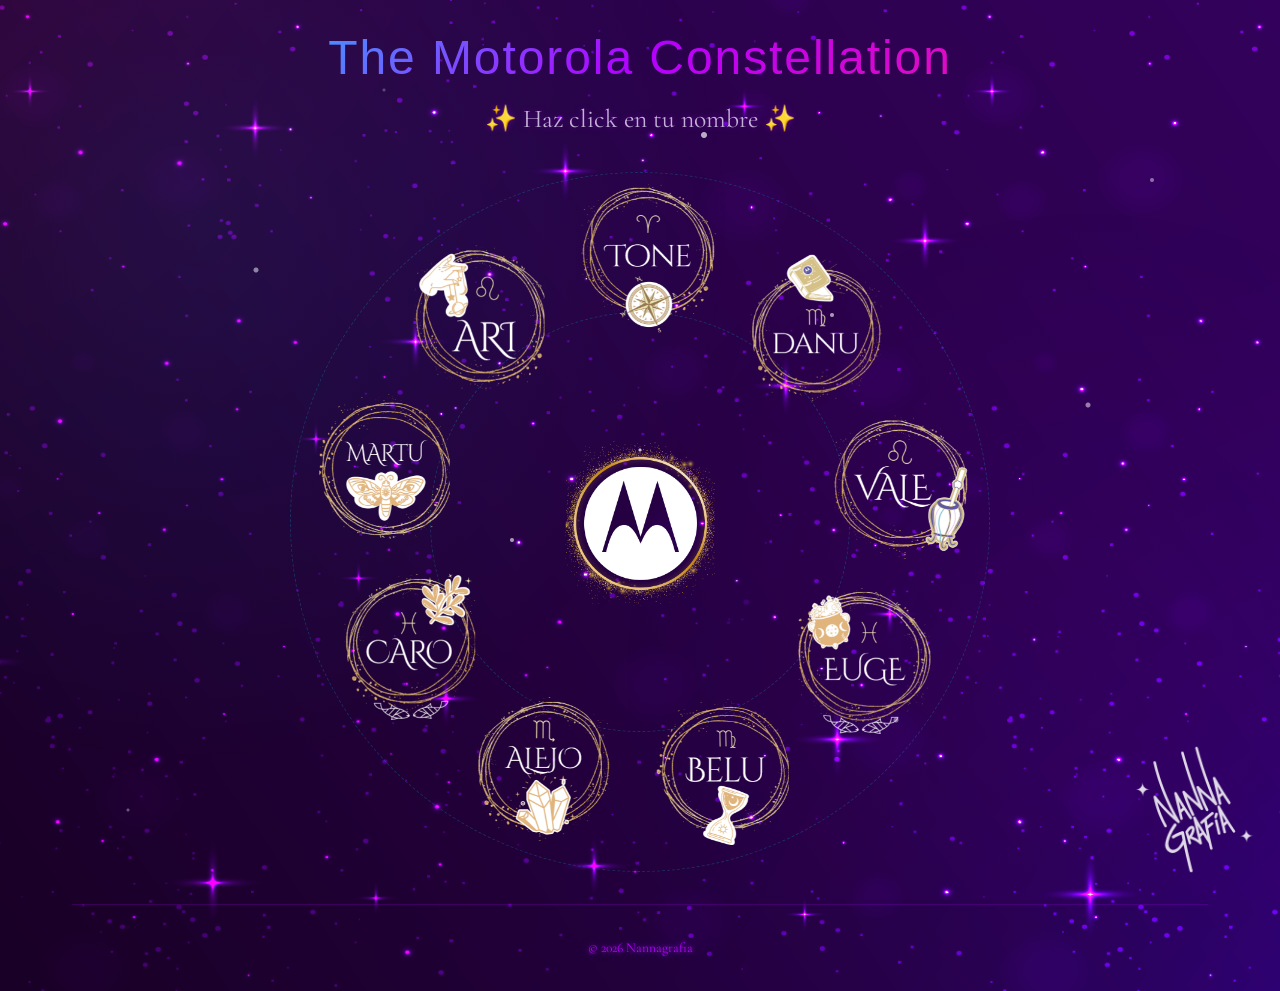
==== commit 395e9f4c: "Add README.md with full project documentation; add favicon (ico + 192png) from logo-nanna" ====
--- a/index.html
+++ b/index.html
@@ -10,6 +10,10 @@
     <link rel="apple-touch-icon" href="assets/logo-nanna.png">
     <!-- Web App Manifest -->
     <link rel="manifest" href="manifest.json">
+    <!-- Favicon -->
+    <link rel="icon" href="assets/favicon.ico" sizes="any">
+    <link rel="icon" href="assets/favicon-192.png" sizes="192x192" type="image/png">
+    <link rel="apple-touch-icon" href="assets/favicon-192.png" sizes="192x192">
     <title>The Motorola Constellation</title>
     <link rel="preconnect" href="https://fonts.googleapis.com">
     <link rel="preconnect" href="https://fonts.gstatic.com" crossorigin>
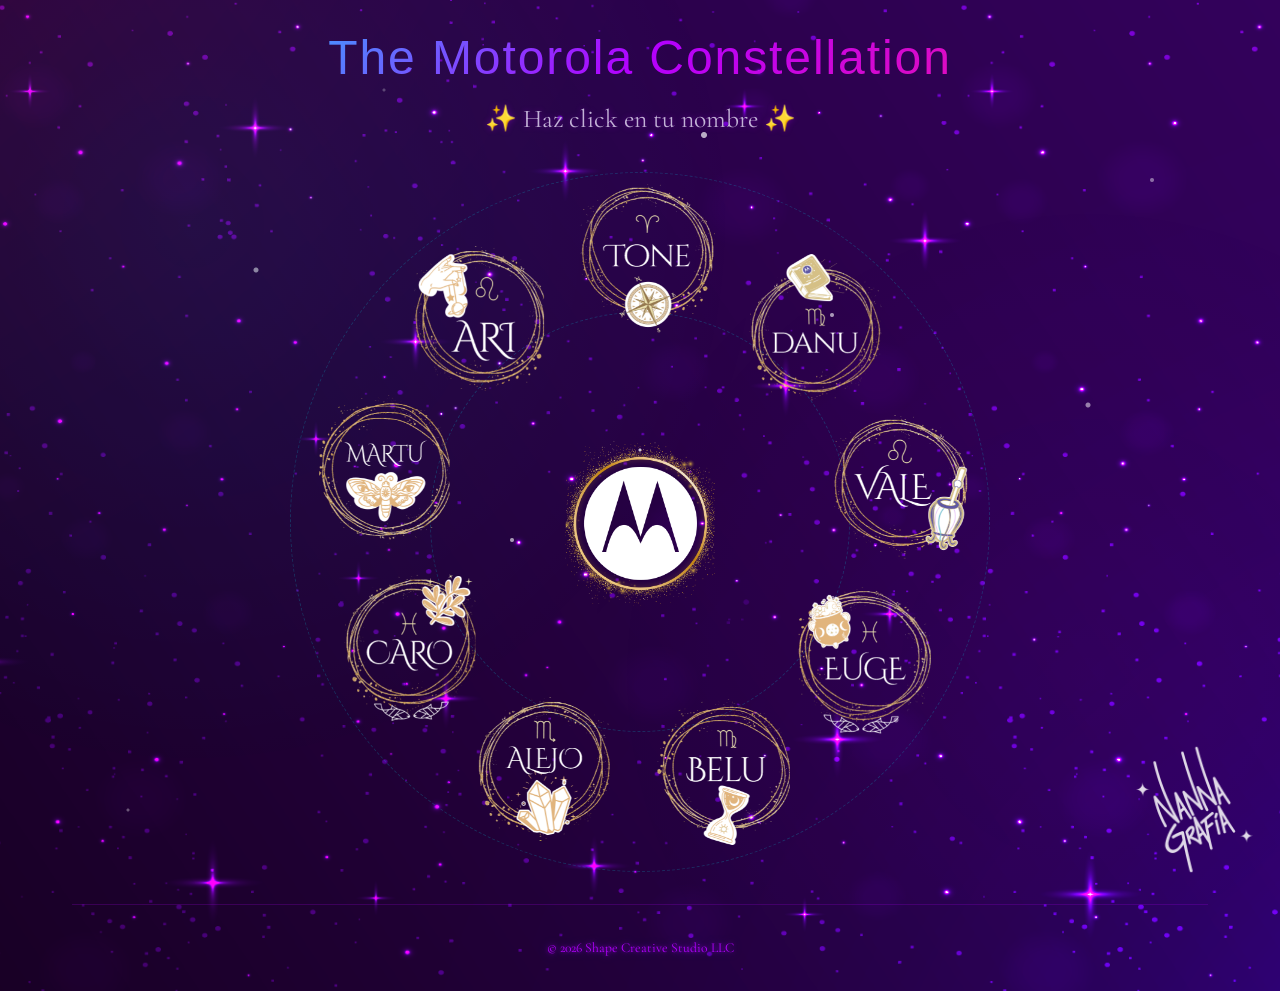
==== commit 817a429e: "Download button: gold gradient background + gold halo on hover" ====
--- a/index.html
+++ b/index.html
@@ -87,7 +87,7 @@
     </div>
 
     <footer class="site-footer">
-      <span class="neon-purple">© 2026 Nannagrafia</span>
+      <span class="neon-purple">© 2026 Shape Creative Studio LLC</span>
     </footer>
   </div>
 
--- a/css/style.css
+++ b/css/style.css
@@ -371,20 +371,22 @@
   display: flex;
   flex-direction: column;
   align-items: center;
-  justify-content: center;
+  justify-content: flex-start;
   padding: clamp(1.5rem, 5vw, 2rem);
 }
 
 .wallpaper-frame {
   position: relative;
   width: min(95vmin, 1100px);
+  max-height: calc(100dvh - clamp(6rem, 12vw, 8rem));
   border-radius: 16px;
   overflow: hidden;
-  border: 2px solid var(--neon-purple);
+  border: 2px solid var(--neon-gold);
   box-shadow:
     0 0 20px rgba(179, 0, 255, .45),
     0 0 40px rgba(0, 243, 255, .2),
-    0 0 72px rgba(179, 0, 255, .12);
+    0 0 72px rgba(179, 0, 255, .12),
+    0 0 40px var(--gold-glow);
   background: #0c0718;
   margin-bottom: 1.5rem;
 }
@@ -401,27 +403,40 @@
 }
 
 .wallpaper-image {
-  /* imágenes verticales (224x250): se muestran completas y centradas */
-  max-width: min(90vmin, 560px);
-  max-height: 82vh;
-  width: auto;
-  height: auto;
+  /* Imagen rellena todo el recuadro */
+  width: 100%;
+  height: 100%;
   display: block;
-  margin: 0 auto;
-  object-fit: contain;
+  object-fit: cover;
+  object-position: center;
   opacity: 0;
   transition: opacity .4s ease;
+}
+
+/* Title / Subtitle: outside frame, below image */
+.wallpaper-text {
+  text-align: center;
+  width: 100%;
+  margin-bottom: 3rem;
 }
 
 .wallpaper-title {
   font-size: clamp(1.5rem, 4vw, 2.6rem);
   font-weight: 800;
   text-align: center;
-  margin-bottom: .5rem;
+  margin-bottom: .3rem;
   background: linear-gradient(135deg, var(--neon-cyan), var(--neon-magenta));
   -webkit-background-clip: text;
   -webkit-text-fill-color: transparent;
   background-clip: text;
+}
+
+.wallpaper-subtitle {
+  font-size: clamp(.9rem, 2.5vw, 1.6rem);
+  font-weight: 400;
+  text-align: center;
+  color: #c2b2d6;
+  line-height: 1.4;
 }
 
 .wallpaper-meta {
@@ -456,21 +471,21 @@
 }
 
 .btn-primary {
-  background: linear-gradient(135deg, var(--neon-cyan), var(--neon-magenta));
+  background: linear-gradient(135deg, var(--neon-gold), #ffb800);
   color: #0a0a1a;
   border-color: transparent;
   box-shadow:
-    0 0 10px rgba(0, 243, 255, .6),
-    0 0 20px rgba(255, 20, 147, .35);
+    0 0 12px rgba(255, 215, 0, .6),
+    0 0 24px rgba(255, 215, 0, .3);
 }
 
 .btn-primary:hover {
   transform: translateY(-3px) scale(1.05);
   box-shadow:
-    0 0 16px rgba(0, 243, 255, .85),
-    0 0 32px rgba(255, 20, 147, .55),
-    0 0 56px rgba(0, 243, 255, .3);
-  color: #fff;
+    0 0 20px var(--gold-glow),
+    0 0 40px var(--gold-soft),
+    0 0 64px var(--gold-deep);
+  color: #fff7f0;
 }
 
 .btn-outline {
@@ -490,8 +505,11 @@
     0 0 24px rgba(0, 243, 255, .3);
 }
 
-/* Back link */
+/* Back link — fixed bottom-left */
 .back-link {
+  position: fixed;
+  bottom: max(1.5rem, env(safe-area-inset-bottom));
+  left: max(1.5rem, env(safe-area-inset-left));
   display: inline-flex;
   align-items: center;
   gap: .5rem;
@@ -501,8 +519,15 @@
   border: 1px solid rgba(179, 0, 255, .4);
   padding: clamp(.4rem, 1.5vw, .5rem) clamp(.8rem, 3vw, 1.1rem);
   border-radius: 30px;
-  margin-bottom: 1.5rem;
+  z-index: 999;
   transition: all .2s ease;
+}
+
+@media (max-width: 600px) {
+  .back-link {
+    bottom: max(1rem, env(safe-area-inset-bottom));
+    left: max(1rem, env(safe-area-inset-left));
+  }
 }
 
 .back-link:hover {
@@ -636,6 +661,25 @@
   .orbit-node { width: min(120px, 20vmin); height: min(120px, 20vmin); }
 }
 
+/* ---- Wallpaper page responsive ---- */
+@media (max-width: 768px) {
+  .wallpaper-frame { max-height: calc(100dvh - 10rem); }
+  .wallpaper-actions { position: fixed; bottom: max(5rem, calc(1.5rem + env(safe-area-inset-bottom))); right: max(1.5rem, env(safe-area-inset-right)); z-index: 999; }
+  .wallpaper-actions .btn { font-size: clamp(.9rem, 2.5vw, 1rem); padding: .6rem 1.2rem; }
+  .site-footer { position: fixed; bottom: 0; left: 0; right: 0; padding: .6rem; font-size: .7rem; }
+}
+
+@media (max-width: 600px) {
+  .wallpaper-frame { max-height: calc(100dvh - 12rem); }
+  .wallpaper-title { font-size: clamp(1.2rem, 4vw, 1.6rem); }
+  .wallpaper-subtitle { font-size: clamp(.75rem, 2.5vw, .95rem); }
+}
+
+@media (max-width: 400px) {
+  .wallpaper-frame { max-height: calc(100dvh - 14rem); }
+  .wallpaper-actions { bottom: max(3.5rem, calc(1rem + env(safe-area-inset-bottom))); right: max(1rem, env(safe-area-inset-right)); }
+}
+
 /* ---- Loading spinner (neon) ---- */
 .spinner {
   width: 44px;
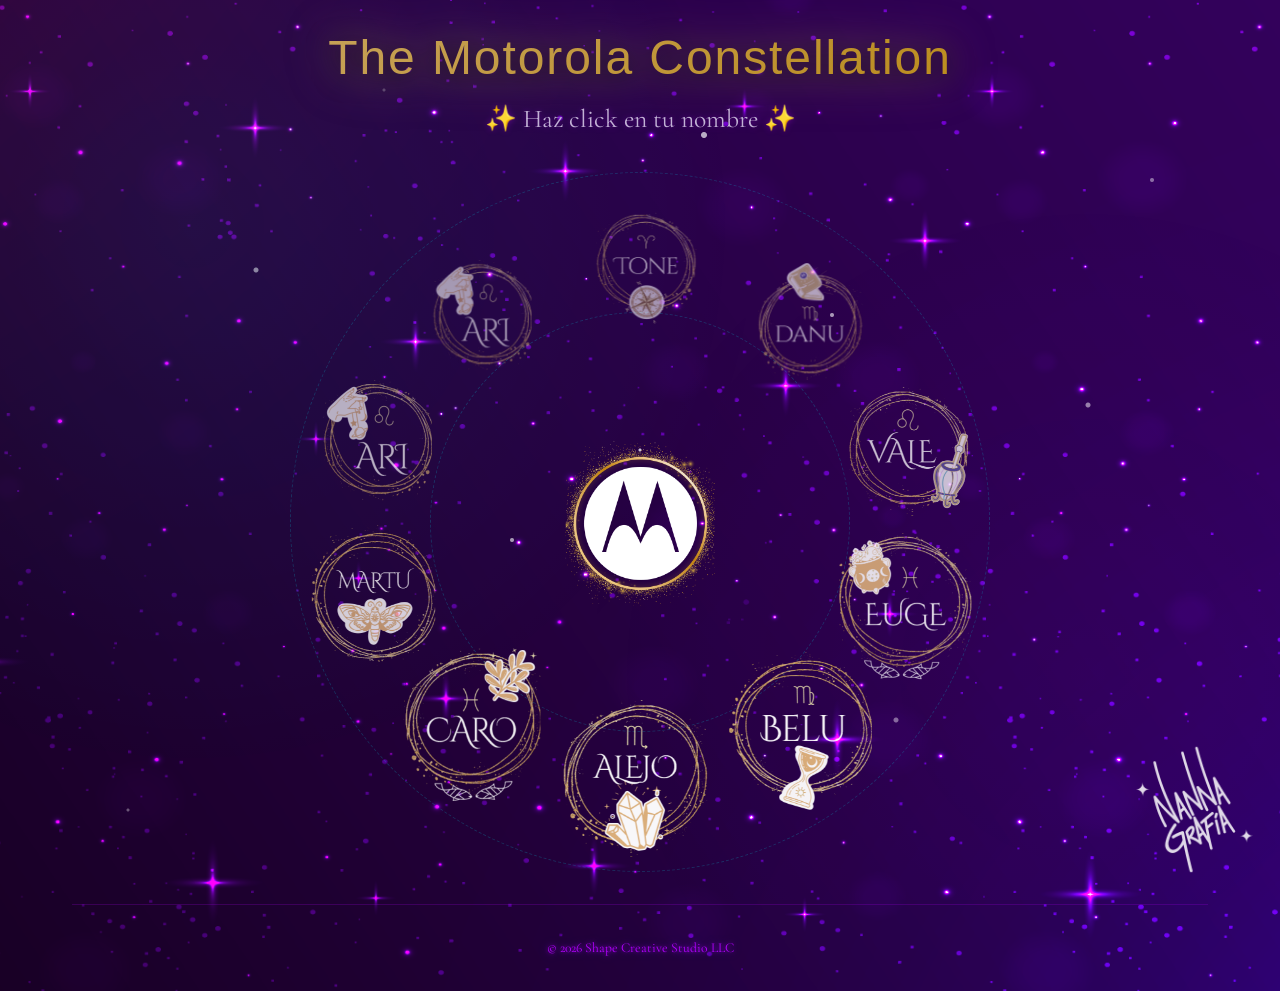
==== commit b82b4feb: "Add 10th star RE and 3D helical trajectory" ====
--- a/index.html
+++ b/index.html
@@ -56,7 +56,8 @@
       </div>
     </div>
 
-      <!-- Orbit nodes (9 sections) -->
+      <!-- Astral Ring: 10 orbiting buttons -->
+      <!-- Orbit nodes (10 sections) -->
       <div class="orbit-node">
         <div class="node-inner"><a href="#" class="node-label neon-cyan">1</a></div>
       </div>
@@ -84,6 +85,9 @@
       <div class="orbit-node">
         <div class="node-inner"><a href="#" class="node-label neon-pink">9</a></div>
       </div>
+      <div class="orbit-node">
+        <div class="node-inner"><a href="#" class="node-label neon-gold">10</a></div>
+      </div>
     </div>
 
     <footer class="site-footer">
--- a/css/style.css
+++ b/css/style.css
@@ -88,6 +88,33 @@
     bottom: max(1rem, env(safe-area-inset-bottom));
     right: max(1rem, env(safe-area-inset-right));
   }
+}
+
+/* ---- Twinkling stars (JS-generated) ---- */
+.twinkling-stars {
+  position: fixed;
+  top: 0;
+  left: 0;
+  width: 100%;
+  height: 100%;
+  pointer-events: none;
+  z-index: 0;
+  overflow: hidden;
+}
+
+.twinkling-star {
+  position: absolute;
+  background: var(--star-white);
+  border-radius: 50%;
+  pointer-events: none;
+  z-index: 0;
+  opacity: 0;
+  animation: twinkle 4s ease-in-out infinite;
+}
+
+@keyframes twinkle {
+  0%, 100% { opacity: .15; filter: brightness(.4); }
+  50% { opacity: .8; filter: brightness(1.2); }
 }
 
 /* ---- Cursor magical sparkle (index constellation page) ---- */
@@ -176,6 +203,14 @@
     0 0 16px rgba(255, 20, 147, .3);
 }
 
+.neon-gold {
+  color: var(--neon-gold);
+  text-shadow:
+    0 0 4px rgba(255, 215, 0, .7),
+    0 0 8px rgba(255, 215, 0, .5),
+    0 0 16px rgba(255, 215, 0, .3);
+}
+
 .glow-cyan {
   box-shadow:
     0 0 8px rgba(0, 243, 255, .6),
@@ -196,6 +231,13 @@
     0 0 8px rgba(255, 20, 147, .6),
     0 0 16px rgba(255, 20, 147, .4),
     0 0 28px rgba(255, 20, 147, .25);
+}
+
+.glow-gold {
+  box-shadow:
+    0 0 8px rgba(255, 215, 0, .6),
+    0 0 16px rgba(255, 215, 0, .4),
+    0 0 28px rgba(255, 215, 0, .25);
 }
 
 .container {
@@ -217,12 +259,13 @@
 .site-header h1 {
    font-size: clamp(1.8rem, 8vw, 3rem);
    font-weight: 300;
-   background: linear-gradient(135deg, var(--neon-cyan), var(--neon-purple), var(--neon-magenta));
+   background: linear-gradient(135deg, #C9A86A, #B8860B);
    background-clip: text;
    -webkit-background-clip: text;
    color: transparent;
    letter-spacing: .04em;
    line-height: 1.1;
+   filter: drop-shadow(0 4px 12px rgba(0, 0, 0, 0.85)) drop-shadow(0 0 20px rgba(201, 168, 106, 0.5));
 }
 
 .site-header .subtitle {
@@ -257,7 +300,7 @@
    background: transparent;
    border: none;
   box-shadow: none;
-  z-index: 5;
+  z-index: 25;
   transition: transform .25s ease;
 }
 
@@ -355,9 +398,23 @@
   display: block;
 }
 
-/* Subtle scale feedback on hover (no golden halo) */
-.orbit-node .node-label:hover {
-  transform: scale(1.1) translateZ(0);
+/* Subtle scale + glow feedback on hover (consistent across buttons) */
+.orbit-node .node-label:hover,
+.btn-primary:hover,
+.btn-outline:hover,
+.back-link:hover {
+  transform: scale(1.06) translateZ(0);
+}
+
+/* ---- First-visit pulse: subtle glow to invite a click (once per session) ---- */
+.pulse-intro {
+  animation: pulseIntro 0.9s ease-in-out;
+}
+
+@keyframes pulseIntro {
+  0%   { transform: scale(1); }
+  30%  { transform: scale(1.06); }
+  100% { transform: scale(1); }
 }
 
 /* Hover ripple on entire ring */
@@ -422,10 +479,11 @@
 
 .wallpaper-title {
   font-size: clamp(1.5rem, 4vw, 2.6rem);
-  font-weight: 800;
+  font-weight: 300;
   text-align: center;
   margin-bottom: .3rem;
-  background: linear-gradient(135deg, var(--neon-cyan), var(--neon-magenta));
+  background: #ffffff;
+  /*background: linear-gradient(135deg, var(--neon-cyan), var(--neon-magenta));*/
   -webkit-background-clip: text;
   -webkit-text-fill-color: transparent;
   background-clip: text;
@@ -471,21 +529,20 @@
 }
 
 .btn-primary {
-  background: linear-gradient(135deg, var(--neon-gold), #ffb800);
-  color: #0a0a1a;
+  background: linear-gradient(135deg, #C9A86A, #B8860B);
+  color: #200a3b;
   border-color: transparent;
   box-shadow:
-    0 0 12px rgba(255, 215, 0, .6),
-    0 0 24px rgba(255, 215, 0, .3);
+    0 0 8px rgba(201, 168, 106, .5),
+    0 0 16px rgba(201, 168, 106, .2);
 }
 
 .btn-primary:hover {
-  transform: translateY(-3px) scale(1.05);
-  box-shadow:
-    0 0 20px var(--gold-glow),
-    0 0 40px var(--gold-soft),
-    0 0 64px var(--gold-deep);
-  color: #fff7f0;
+  box-shadow:
+    0 0 14px rgba(201, 168, 106, .6),
+    0 0 28px rgba(201, 168, 106, .35),
+    0 0 44px rgba(201, 168, 106, .15);
+  color: #120424;
 }
 
 .btn-outline {
@@ -496,7 +553,6 @@
 }
 
 .btn-outline:hover {
-  transform: translateY(-3px);
   background: rgba(179, 0, 255, .1);
   border-color: var(--neon-cyan);
   color: var(--neon-cyan);
@@ -505,8 +561,9 @@
     0 0 24px rgba(0, 243, 255, .3);
 }
 
-/* Back link — fixed bottom-left */
+/* Back link — fixed bottom-left on desktop, top-left on mobile */
 .back-link {
+  background: var(--nebula-purple);
   position: fixed;
   bottom: max(1.5rem, env(safe-area-inset-bottom));
   left: max(1.5rem, env(safe-area-inset-left));
@@ -523,17 +580,22 @@
   transition: all .2s ease;
 }
 
-@media (max-width: 600px) {
+@media (max-width: 768px) {
   .back-link {
-    bottom: max(1rem, env(safe-area-inset-bottom));
+    font-size: clamp(.75rem, 2vw, .9rem);
+    padding: clamp(.3rem, 1.5vw, .4rem) clamp(.6rem, 2vw, .8rem);
+    white-space: nowrap;
+    top: max(1rem, env(safe-area-inset-top));
     left: max(1rem, env(safe-area-inset-left));
+    bottom: auto;
+    right: auto;
   }
 }
 
 .back-link:hover {
-  color: var(--neon-cyan);
-  border-color: var(--neon-cyan);
-  box-shadow: 0 0 12px rgba(0, 243, 255, .4);
+  color: #C9A86A;
+  border-color: #C9A86A;
+  box-shadow: 0 0 12px rgba(201, 168, 106, .5);
 }
 
 /* Footer */
@@ -662,22 +724,46 @@
 }
 
 /* ---- Wallpaper page responsive ---- */
+/* Tablet */
 @media (max-width: 768px) {
-  .wallpaper-frame { max-height: calc(100dvh - 10rem); }
-  .wallpaper-actions { position: fixed; bottom: max(5rem, calc(1.5rem + env(safe-area-inset-bottom))); right: max(1.5rem, env(safe-area-inset-right)); z-index: 999; }
-  .wallpaper-actions .btn { font-size: clamp(.9rem, 2.5vw, 1rem); padding: .6rem 1.2rem; }
-  .site-footer { position: fixed; bottom: 0; left: 0; right: 0; padding: .6rem; font-size: .7rem; }
-}
-
+  .wallpaper-frame { max-height: calc(100dvh - 12rem); }
+  .wallpaper-hero { padding: clamp(1rem, 4vw, 1.5rem); }
+}
+
+/* Mobile: clean vertical column layout (no fixed positioning) */
 @media (max-width: 600px) {
-  .wallpaper-frame { max-height: calc(100dvh - 12rem); }
-  .wallpaper-title { font-size: clamp(1.2rem, 4vw, 1.6rem); }
-  .wallpaper-subtitle { font-size: clamp(.75rem, 2.5vw, .95rem); }
+  .wallpaper-hero {
+    padding: clamp(4rem, 12vw, 5rem) clamp(1rem, 4vw, 1.5rem) clamp(1rem, 4vw, 1.5rem) clamp(3rem, 8vw, 4rem);
+  }
+  .wallpaper-frame {
+    max-height: calc(100dvh - 14rem);
+    width: 100%;
+  }
+  .wallpaper-actions {
+    position: static;
+    width: 100%;
+    max-width: 320px;
+    margin: 0 auto;
+  }
+  .wallpaper-actions .btn {
+    font-size: clamp(.85rem, 2.5vw, 1rem);
+    padding: clamp(.6rem, 2vw, .8rem) clamp(1rem, 4vw, 1.4rem);
+    width: 100%;
+    justify-content: center;
+  }
+  .site-footer {
+    position: static;
+    padding: 1rem 0.5rem;
+    font-size: .7rem;
+    border-top: 1px solid rgba(179, 0, 255, .2);
+    margin-top: 1.5rem;
+  }
+  .wallpaper-title { font-size: clamp(1.2rem, 4vw, 1.5rem); }
+  .wallpaper-subtitle { font-size: clamp(.8rem, 2.5vw, 1rem); }
 }
 
 @media (max-width: 400px) {
-  .wallpaper-frame { max-height: calc(100dvh - 14rem); }
-  .wallpaper-actions { bottom: max(3.5rem, calc(1rem + env(safe-area-inset-bottom))); right: max(1rem, env(safe-area-inset-right)); }
+  .wallpaper-frame { max-height: calc(100dvh - 16rem); }
 }
 
 /* ---- Loading spinner (neon) ---- */
